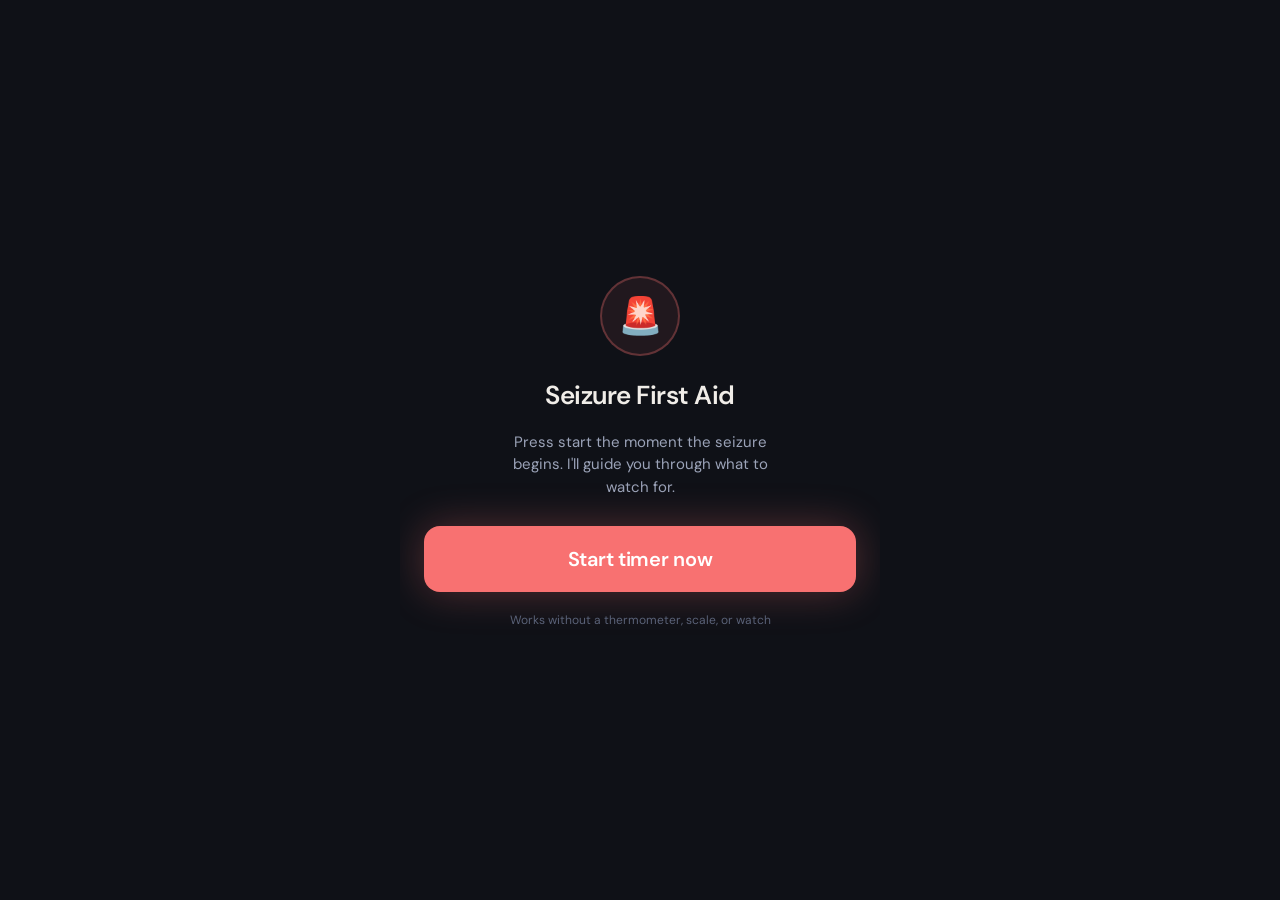
==== fs_responder.html @ 01c3f55a "Simplify breathing check to 15s tap counter" ====
<!DOCTYPE html>
<html lang="en">
<head>
<meta charset="UTF-8">
<meta name="viewport" content="width=device-width, initial-scale=1.0, maximum-scale=1.0, user-scalable=no">
<title>Seizure First Aid</title>
<style>
  @import url('https://fonts.googleapis.com/css2?family=DM+Sans:wght@400;500;600&family=DM+Mono:wght@500&display=swap');

  *, *::before, *::after { box-sizing: border-box; margin: 0; padding: 0; }

  :root {
    --bg: #0f1117;
    --surface: #181c27;
    --surface2: #1e2333;
    --border: rgba(255,255,255,0.08);
    --border2: rgba(255,255,255,0.15);
    --text: #f0ede8;
    --text2: #9ba3b8;
    --text3: #5a6278;

    --ok:    #4ade80;  --ok-dim:    #14532d;  --ok-bg:    rgba(74,222,128,0.08);
    --warn:  #fbbf24;  --warn-dim:  #78350f;  --warn-bg:  rgba(251,191,36,0.08);
    --alert: #f87171;  --alert-dim: #7f1d1d;  --alert-bg: rgba(248,113,113,0.08);
    --info:  #60a5fa;  --info-dim:  #1e3a5f;  --info-bg:  rgba(96,165,250,0.08);
  }

  html, body {
    height: 100%; width: 100%;
    font-family: 'DM Sans', sans-serif;
    background: var(--bg);
    color: var(--text);
    overflow: hidden;
  }

  /* ── App shell ── */
  #app {
    height: 100%; display: flex; flex-direction: column;
    max-width: 480px; margin: 0 auto;
    position: relative;
  }

  /* ── Timer strip (always visible) ── */
  #timer-strip {
    display: flex; align-items: center; justify-content: space-between;
    padding: 10px 16px;
    background: var(--surface);
    border-bottom: 1px solid var(--border);
    flex-shrink: 0;
    gap: 10px;
  }
  #timer-strip.hidden { display: none; }

  .strip-timer {
    font-family: 'DM Mono', monospace;
    font-size: 28px; font-weight: 500;
    letter-spacing: -1px;
    color: var(--text);
    transition: color 0.4s;
  }
  .strip-timer.phase-warn  { color: var(--warn); }
  .strip-timer.phase-alert { color: var(--alert); }

  .strip-phase {
    font-size: 12px; font-weight: 500;
    padding: 4px 10px; border-radius: 20px;
    background: var(--ok-bg); color: var(--ok);
    border: 1px solid rgba(74,222,128,0.2);
    transition: all 0.4s; white-space: nowrap;
  }
  .strip-phase.phase-warn  { background: var(--warn-bg);  color: var(--warn);  border-color: rgba(251,191,36,0.2); }
  .strip-phase.phase-alert { background: var(--alert-bg); color: var(--alert); border-color: rgba(248,113,113,0.2); }

  .btn-stopped {
    padding: 7px 13px; border-radius: 10px;
    background: var(--ok-bg); color: var(--ok);
    border: 1.5px solid rgba(74,222,128,0.35);
    font-family: 'DM Sans', sans-serif;
    font-size: 13px; font-weight: 600;
    cursor: pointer; white-space: nowrap;
    flex-shrink: 0;
    transition: background 0.12s, transform 0.08s;
    -webkit-tap-highlight-color: transparent;
  }
  .btn-stopped:active { transform: scale(0.96); }

  /* ── Milestone bar ── */
  #milestone-bar {
    height: 3px; background: var(--surface2); flex-shrink: 0;
    position: relative; overflow: visible;
  }
  #milestone-bar.hidden { display: none; }
  #ms-fill {
    height: 100%; background: var(--ok); width: 0%;
    transition: width 0.5s linear, background 0.4s;
  }
  .ms-tick {
    position: absolute; top: -4px;
    width: 2px; height: 11px;
    background: var(--border2); border-radius: 1px;
  }
  .ms-tick.reached { background: var(--alert); }

  /* ── Screen container ── */
  #screen-wrap {
    flex: 1; overflow: hidden; position: relative;
  }
  .screen {
    position: absolute; inset: 0;
    display: flex; flex-direction: column;
    padding: 28px 24px 24px;
    opacity: 0; pointer-events: none;
    transform: translateY(16px);
    transition: opacity 0.25s, transform 0.25s;
    overflow-y: auto;
  }
  .screen.active {
    opacity: 1; pointer-events: all;
    transform: translateY(0);
  }

  /* ── Start screen ── */
  #screen-start {
    align-items: center; justify-content: center; text-align: center; gap: 20px;
  }
  .start-icon {
    width: 80px; height: 80px; border-radius: 50%;
    background: var(--alert-bg); border: 2px solid rgba(248,113,113,0.3);
    display: flex; align-items: center; justify-content: center;
    font-size: 36px; margin-bottom: 4px;
  }
  .start-title {
    font-size: 26px; font-weight: 600; line-height: 1.2;
    letter-spacing: -0.5px;
  }
  .start-sub {
    font-size: 15px; color: var(--text2); line-height: 1.5; max-width: 300px;
  }
  .btn-start-main {
    margin-top: 8px;
    width: 100%; padding: 20px;
    background: var(--alert); color: #fff;
    border: none; border-radius: 16px;
    font-family: 'DM Sans', sans-serif;
    font-size: 20px; font-weight: 600;
    cursor: pointer; letter-spacing: -0.3px;
    box-shadow: 0 0 40px rgba(248,113,113,0.3);
    transition: transform 0.1s, box-shadow 0.1s;
    -webkit-tap-highlight-color: transparent;
  }
  .btn-start-main:active { transform: scale(0.97); box-shadow: 0 0 20px rgba(248,113,113,0.2); }
  .start-note { font-size: 12px; color: var(--text3); }

  /* ── Question screen ── */
  .q-context {
    font-size: 12px; font-weight: 500; letter-spacing: 0.06em;
    text-transform: uppercase; color: var(--text3); margin-bottom: 16px;
  }
  .q-text {
    font-size: 24px; font-weight: 600; line-height: 1.25;
    letter-spacing: -0.4px; color: var(--text);
    margin-bottom: 10px;
  }
  .q-sub {
    font-size: 14px; color: var(--text2); line-height: 1.5;
    margin-bottom: 28px;
  }
  .q-options { display: flex; flex-direction: column; gap: 12px; }
  .q-btn {
    width: 100%; padding: 18px 20px;
    border-radius: 14px; border: 1.5px solid var(--border2);
    background: var(--surface); color: var(--text);
    font-family: 'DM Sans', sans-serif;
    font-size: 17px; font-weight: 500;
    cursor: pointer; text-align: left;
    display: flex; align-items: center; gap: 14px;
    transition: background 0.12s, border-color 0.12s, transform 0.08s;
    -webkit-tap-highlight-color: transparent;
    line-height: 1.3;
  }
  .q-btn:active { transform: scale(0.98); }
  .q-btn.yes { border-color: rgba(74,222,128,0.4); }
  .q-btn.yes:hover, .q-btn.yes:active { background: var(--ok-bg); }
  .q-btn.no  { border-color: rgba(248,113,113,0.3); }
  .q-btn.no:hover,  .q-btn.no:active  { background: var(--alert-bg); }
  .q-btn.unsure { border-color: rgba(251,191,36,0.3); }
  .q-btn.unsure:hover, .q-btn.unsure:active { background: var(--warn-bg); }
  .q-btn-icon {
    width: 36px; height: 36px; flex-shrink: 0;
    border-radius: 50%; display: flex; align-items: center; justify-content: center;
    font-size: 18px;
  }
  .yes .q-btn-icon  { background: var(--ok-bg); }
  .no  .q-btn-icon  { background: var(--alert-bg); }
  .unsure .q-btn-icon { background: var(--warn-bg); }

  /* ── Alert banner (milestone) ── */
  #alert-banner {
    display: none; position: fixed;
    top: 56px; left: 50%; transform: translateX(-50%);
    width: calc(100% - 32px); max-width: 448px;
    z-index: 100;
    border-radius: 14px; padding: 14px 18px;
    background: var(--surface);
    border: 1.5px solid rgba(248,113,113,0.5);
    box-shadow: 0 8px 32px rgba(248,113,113,0.2);
    animation: banner-in 0.3s ease;
  }
  @keyframes banner-in { from { opacity: 0; transform: translateX(-50%) translateY(-8px); } to { opacity: 1; transform: translateX(-50%) translateY(0); } }
  #alert-banner.visible { display: block; }
  .banner-label { font-size: 11px; font-weight: 600; letter-spacing: 0.07em; text-transform: uppercase; color: var(--alert); margin-bottom: 4px; }
  .banner-text  { font-size: 15px; font-weight: 500; color: var(--text); line-height: 1.4; }
  .banner-close { position: absolute; top: 10px; right: 12px; background: none; border: none; color: var(--text3); font-size: 20px; cursor: pointer; line-height: 1; }

  /* ── Summary screen ── */
  #screen-summary { gap: 0; }
  .summary-header {
    text-align: center; padding: 8px 0 24px;
  }
  .summary-title { font-size: 22px; font-weight: 600; letter-spacing: -0.4px; margin-bottom: 6px; }
  .summary-sub   { font-size: 14px; color: var(--text2); }

  .summary-timer-big {
    text-align: center; margin-bottom: 24px;
    padding: 20px; border-radius: 16px;
    background: var(--surface);
    border: 1px solid var(--border2);
  }
  .summary-timer-big .big-num {
    font-family: 'DM Mono', monospace;
    font-size: 52px; font-weight: 500; letter-spacing: -2px;
    line-height: 1;
  }
  .summary-timer-big .big-label { font-size: 13px; color: var(--text2); margin-top: 4px; }

  .summary-section { margin-bottom: 16px; }
  .summary-section-title {
    font-size: 11px; font-weight: 600; letter-spacing: 0.07em;
    text-transform: uppercase; color: var(--text3); margin-bottom: 10px;
  }
  .summary-item {
    display: flex; align-items: flex-start; gap: 10px;
    padding: 10px 14px; border-radius: 10px;
    background: var(--surface); border: 1px solid var(--border);
    margin-bottom: 6px; font-size: 14px; line-height: 1.4;
  }
  .summary-item .si-dot {
    width: 8px; height: 8px; border-radius: 50%;
    flex-shrink: 0; margin-top: 5px;
  }
  .si-ok    { background: var(--ok); }
  .si-warn  { background: var(--warn); }
  .si-alert { background: var(--alert); }
  .si-info  { background: var(--info); }

  .ambulance-box {
    background: var(--alert-bg);
    border: 1.5px solid rgba(248,113,113,0.3);
    border-radius: 14px; padding: 16px 18px;
    margin-bottom: 16px;
  }
  .ambulance-box h3 {
    font-size: 13px; font-weight: 600; color: var(--alert);
    letter-spacing: 0.05em; text-transform: uppercase; margin-bottom: 10px;
  }
  .ambulance-script {
    font-size: 15px; line-height: 1.7; color: var(--text);
    font-style: italic;
  }
  .ambulance-script strong { font-style: normal; color: var(--alert); }

  .btn-share {
    width: 100%; padding: 16px;
    background: var(--surface2); color: var(--text);
    border: 1.5px solid var(--border2);
    border-radius: 14px;
    font-family: 'DM Sans', sans-serif;
    font-size: 16px; font-weight: 500;
    cursor: pointer; display: flex; align-items: center; justify-content: center; gap: 8px;
    margin-bottom: 10px;
    transition: background 0.12s;
  }
  .btn-share:hover { background: var(--surface); }

  .btn-restart {
    width: 100%; padding: 14px;
    background: transparent; color: var(--text3);
    border: 1px solid var(--border);
    border-radius: 14px;
    font-family: 'DM Sans', sans-serif;
    font-size: 15px; cursor: pointer;
    transition: color 0.12s;
  }
  .btn-restart:hover { color: var(--text); }

  /* ── Doing OK screen (between milestones) ── */
  .status-card {
    background: var(--surface); border: 1px solid var(--border2);
    border-radius: 16px; padding: 20px;
    margin-bottom: 16px; text-align: center;
  }
  .status-card .sc-emoji { font-size: 36px; margin-bottom: 8px; }
  .status-card .sc-title { font-size: 18px; font-weight: 600; margin-bottom: 6px; }
  .status-card .sc-body  { font-size: 14px; color: var(--text2); line-height: 1.5; }

  .next-card {
    background: var(--warn-bg); border: 1px solid rgba(251,191,36,0.2);
    border-radius: 14px; padding: 16px 18px; margin-bottom: 12px;
  }
  .next-card-label { font-size: 11px; color: var(--warn); font-weight: 600; letter-spacing: 0.06em; text-transform: uppercase; margin-bottom: 4px; }
  .next-card-text  { font-size: 15px; color: var(--text); font-weight: 500; }

  .action-list { display: flex; flex-direction: column; gap: 10px; }
  .action-item {
    display: flex; align-items: flex-start; gap: 12px;
    padding: 14px 16px; border-radius: 12px;
    background: var(--surface); border: 1px solid var(--border);
    font-size: 15px; line-height: 1.4; color: var(--text);
  }
  .action-num {
    width: 26px; height: 26px; border-radius: 50%;
    background: var(--surface2); border: 1px solid var(--border2);
    color: var(--text2); font-size: 12px; font-weight: 600;
    display: flex; align-items: center; justify-content: center;
    flex-shrink: 0; margin-top: 1px;
  }

  .vitals-panel {
    margin-top: 14px;
    padding: 14px;
    border-radius: 14px;
    background: var(--surface);
    border: 1px solid var(--border2);
  }
  .vital-card {
    background: var(--surface2);
    border: 1px solid var(--border);
    border-radius: 12px;
    padding: 12px;
    margin-top: 10px;
  }
  .vital-title {
    font-size: 13px;
    font-weight: 600;
    color: var(--text);
    margin-bottom: 8px;
  }
  .vital-help {
    font-size: 13px;
    color: var(--text2);
    line-height: 1.45;
    margin-bottom: 8px;
  }
  .vital-help ol {
    margin-left: 18px;
  }
  .vital-help li {
    margin-bottom: 4px;
  }
  .vital-row {
    display: flex;
    gap: 8px;
    align-items: center;
    flex-wrap: wrap;
  }
  .vital-btn {
    padding: 8px 12px;
    border-radius: 10px;
    border: 1px solid var(--border2);
    background: var(--surface);
    color: var(--text);
    font-size: 13px;
    font-weight: 500;
    font-family: 'DM Sans', sans-serif;
    cursor: pointer;
  }
  .vital-btn.active {
    border-color: rgba(96,165,250,0.6);
    background: var(--info-bg);
  }
  .vital-note {
    font-size: 12px;
    color: var(--text3);
    margin-top: 6px;
  }
  .vital-result {
    margin-top: 8px;
    font-size: 13px;
    line-height: 1.4;
    color: var(--text2);
  }

  @media (min-height: 700px) {
    .q-text { font-size: 26px; }
    .q-btn  { padding: 20px; }
  }
</style>
</head>
<body>
<div id="app">

  <!-- Always-on timer strip -->
  <div id="timer-strip" class="hidden">
    <div>
      <div class="strip-timer" id="strip-timer">00:00</div>
      <div style="font-size:11px;color:var(--text3);margin-top:2px">seizure duration</div>
    </div>
    <div class="strip-phase" id="strip-phase">Observing</div>
    <button class="btn-stopped" onclick="seizureStopped()">✓ Stopped</button>
  </div>

  <!-- Progress bar with milestone ticks -->
  <div id="milestone-bar" class="hidden">
    <div id="ms-fill"></div>
    <div class="ms-tick" style="left:6.67%" title="2 min"></div>
    <div class="ms-tick" style="left:50%"   title="15 min"></div>
    <div class="ms-tick" style="left:100%"  title="30 min"></div>
  </div>

  <!-- Milestone alert banner -->
  <div id="alert-banner">
    <div class="banner-label" id="banner-label">Action needed</div>
    <div class="banner-text"  id="banner-text"></div>
    <button class="banner-close" onclick="closeBanner()">×</button>
  </div>

  <!-- Screen wrap -->
  <div id="screen-wrap">

    <!-- START -->
    <div class="screen active" id="screen-start">
      <div class="start-icon">🚨</div>
      <div class="start-title">Seizure First Aid</div>
      <div class="start-sub">Press start the moment the seizure begins. I'll guide you through what to watch for.</div>
      <button class="btn-start-main" onclick="startSession()">Start timer now</button>
      <div class="start-note">Works without a thermometer, scale, or watch</div>
    </div>

    <!-- QUESTION -->
    <div class="screen" id="screen-question">
      <div class="q-context" id="q-context"></div>
      <div class="q-text"    id="q-text"></div>
      <div class="q-sub"     id="q-sub"></div>
      <div class="q-options" id="q-options"></div>
    </div>

    <!-- WAITING (between question bursts) -->
    <div class="screen" id="screen-waiting">
      <div class="status-card">
        <div class="sc-emoji" id="w-emoji">👁️</div>
        <div class="sc-title" id="w-title">Keep watching</div>
        <div class="sc-body"  id="w-body"></div>
      </div>
      <div class="next-card" id="next-card" style="display:none">
        <div class="next-card-label">Next check-in</div>
        <div class="next-card-text" id="next-card-text"></div>
      </div>
      <div class="action-list" id="w-actions"></div>

      <div class="vitals-panel">
        <div class="summary-section-title">Hands-on vital checks</div>

        <div class="vital-card">
          <div class="vital-title">Breathing rate</div>
          <div class="vital-help">
            <ol>
              <li>Watch chest or belly movement.</li>
              <li>Tap "Start 15s check".</li>
              <li>Tap "+1 breath" each time you see a breath.</li>
            </ol>
          </div>
          <div class="vital-row">
            <button class="vital-btn" id="breath-count-btn" onclick="startBreathingCount()">Start 15s check</button>
            <span class="vital-note" id="breath-countdown">Ready</span>
          </div>
          <div class="vital-row" style="margin-top:8px">
            <button class="vital-btn" id="breath-tap-btn" onclick="tapBreath()" disabled>+1 breath</button>
            <span class="vital-note" id="breath-tap-count">Count: 0</span>
          </div>
          <div class="vital-result" id="breath-result">No breathing check recorded yet.</div>
        </div>
      </div>
    </div>

    <!-- SUMMARY -->
    <div class="screen" id="screen-summary">
      <div class="summary-header">
        <div class="summary-title">Seizure summary</div>
        <div class="summary-sub" id="sum-sub">For ambulance handover</div>
      </div>

      <div class="summary-timer-big">
        <div class="big-num"   id="sum-duration">--:--</div>
        <div class="big-label" id="sum-dur-label">Total seizure duration</div>
      </div>

      <div class="ambulance-box">
        <h3>📞 Tell the ambulance</h3>
        <div class="ambulance-script" id="ambulance-script"></div>
      </div>

      <div class="summary-section">
        <div class="summary-section-title">What happened</div>
        <div id="sum-items"></div>
      </div>

      <button class="btn-share" onclick="shareReport()">
        <svg width="18" height="18" viewBox="0 0 24 24" fill="none" stroke="currentColor" stroke-width="2" stroke-linecap="round" stroke-linejoin="round"><path d="M4 12v8a2 2 0 0 0 2 2h12a2 2 0 0 0 2-2v-8"/><polyline points="16 6 12 2 8 6"/><line x1="12" y1="2" x2="12" y2="15"/></svg>
        Share / copy summary
      </button>
      <button class="btn-restart" onclick="restart()">Start over</button>
    </div>

  </div><!-- /screen-wrap -->
</div><!-- /app -->

<script>
// ── State ────────────────────────────────────────────────────────────────────
let timerInterval = null;
let elapsed = 0;
let startWall = null;
let running = false;
let sessionEnded = false;
let milestonesFired = { 2: false, 15: false, 30: false };
let answers = [];   // { qid, answer, label, elapsed }
let queuedQuestions = [];
let currentQ = null;
let waitingActions = [];
let breathingTimer = null;
let breathingSecondsLeft = 15;
const BREATH_WINDOW_SECONDS = 15;
let breathTapCount = 0;
let vitalChecks = {
  breathCountWindow: null,
  breathWindowSeconds: BREATH_WINDOW_SECONDS,
  breathsPerMin: null,
  breathingSeverity: null,
  recordedAt: null
};

// ── Audio ────────────────────────────────────────────────────────────────────
let audioCtx = null;
function getAudio() {
  if (!audioCtx) audioCtx = new (window.AudioContext || window.webkitAudioContext)();
  return audioCtx;
}
function beep(freq, dur, vol, t, type='sine') {
  const ctx = getAudio(), o = ctx.createOscillator(), g = ctx.createGain();
  o.connect(g); g.connect(ctx.destination);
  o.type = type; o.frequency.value = freq;
  g.gain.setValueAtTime(0, t);
  g.gain.linearRampToValueAtTime(vol, t + 0.01);
  g.gain.setValueAtTime(vol, t + dur - 0.03);
  g.gain.linearRampToValueAtTime(0, t + dur);
  o.start(t); o.stop(t + dur);
}
function chime2() {
  const ctx = getAudio(), t = ctx.currentTime;
  beep(880,0.18,0.22,t); beep(1100,0.18,0.18,t+0.05);
  beep(880,0.18,0.22,t+0.5); beep(1100,0.18,0.18,t+0.55);
}
function alarm3() {
  const ctx = getAudio(), t = ctx.currentTime;
  for(let i=0;i<3;i++){beep(1400,0.14,0.28,t+i*0.22,'square');beep(1000,0.06,0.14,t+i*0.22+0.14,'square');}
  for(let i=0;i<3;i++){beep(1400,0.14,0.28,t+1+i*0.22,'square');beep(1000,0.06,0.14,t+1+i*0.22+0.14,'square');}
}

function updateVitalsTimestamp() {
  vitalChecks.recordedAt = elapsed;
}

function classifyBreathingRate(bpm) {
  if (bpm < 20) return { sev: 'warn', text: `Breathing appears slow (${bpm}/min). Keep watching closely and call 112 if breathing worsens.` };
  if (bpm > 40) return { sev: 'warn', text: `Breathing appears fast (${bpm}/min). This can happen with fever; continue close monitoring.` };
  return { sev: 'ok', text: `Breathing rate recorded at ${bpm}/min.` };
}

function renderBreathingResult() {
  const el = document.getElementById('breath-result');
  if (typeof vitalChecks.breathsPerMin !== 'number') {
    el.textContent = 'No breathing check recorded yet.';
    return;
  }
  const result = classifyBreathingRate(vitalChecks.breathsPerMin);
  vitalChecks.breathingSeverity = result.sev;
  el.textContent = result.text;
}

function startBreathingCount() {
  const btn = document.getElementById('breath-count-btn');
  const tapBtn = document.getElementById('breath-tap-btn');
  const tapCountEl = document.getElementById('breath-tap-count');
  const countdown = document.getElementById('breath-countdown');
  if (breathingTimer) return;

  breathTapCount = 0;
  breathingSecondsLeft = BREATH_WINDOW_SECONDS;
  tapCountEl.textContent = 'Count: 0';
  tapBtn.disabled = false;
  btn.textContent = 'Counting...';
  countdown.textContent = `${BREATH_WINDOW_SECONDS}s left`;
  breathingTimer = setInterval(() => {
    breathingSecondsLeft -= 1;
    if (breathingSecondsLeft <= 0) {
      clearInterval(breathingTimer);
      breathingTimer = null;
      tapBtn.disabled = true;
      vitalChecks.breathCountWindow = breathTapCount;
      vitalChecks.breathsPerMin = Math.round((breathTapCount * 60) / BREATH_WINDOW_SECONDS);
      updateVitalsTimestamp();
      renderBreathingResult();
      btn.textContent = 'Start again';
      countdown.textContent = 'Done';
      try { chime2(); } catch(e) {}
      return;
    }
    countdown.textContent = `${breathingSecondsLeft}s left`;
  }, 1000);
}

function tapBreath() {
  if (!breathingTimer) return;
  breathTapCount += 1;
  document.getElementById('breath-tap-count').textContent = `Count: ${breathTapCount}`;
}

// ── Question bank ─────────────────────────────────────────────────────────────
// Each question: { id, context, text, sub, options: [{label, value, icon, cls}], triggerAt (seconds), depends }
const QUESTION_SETS = [
  // Immediate onset questions — spread across first 2 minutes
  {
    id: 'side',
    triggerAt: 30,
    context: 'Right now',
    text: 'Is the shaking happening on BOTH sides of the body?',
    sub: 'Look at both arms and both legs.',
    options: [
      { label: 'Yes — both sides shaking',      value: 'both',  icon: '✓', cls: 'yes' },
      { label: 'No — only one side or one limb', value: 'one',   icon: '!', cls: 'no'  },
      { label: "I can't tell",                  value: 'unsure',icon: '?', cls: 'unsure' },
    ]
  },
  {
    id: 'breathing',
    triggerAt: 60,
    context: 'Check breathing',
    text: 'Can you see the chest rising and falling?',
    sub: 'Watch the chest or belly for movement.',
    options: [
      { label: 'Yes — chest is moving',  value: 'yes',   icon: '✓', cls: 'yes' },
      { label: 'No — not breathing',     value: 'no',    icon: '!', cls: 'no'  },
      { label: "I'm not sure",           value: 'unsure',icon: '?', cls: 'unsure' },
    ]
  },
  {
    id: 'lips',
    triggerAt: 100,
    context: 'Check colour',
    text: 'What colour are the lips and face?',
    sub: 'Normal skin or pink is fine. Blue or grey is serious.',
    options: [
      { label: 'Normal / pink colour', value: 'pink',  icon: '✓', cls: 'yes' },
      { label: 'Blue or grey lips',    value: 'blue',  icon: '!', cls: 'no'  },
      { label: "Hard to tell",         value: 'unsure',icon: '?', cls: 'unsure' },
    ]
  },
  {
    id: 'position',
    triggerAt: 140,
    context: 'Safety check',
    text: 'Is the child lying on their side?',
    sub: 'Gently roll them onto their side if they\'re on their back — this keeps the airway clear.',
    options: [
      { label: 'Yes, on their side',      value: 'yes',  icon: '✓', cls: 'yes' },
      { label: 'No — I\'ll do it now',    value: 'no',   icon: '!', cls: 'no'  },
      { label: 'Can\'t move them safely', value: 'cant', icon: '?', cls: 'unsure' },
    ]
  },
  // 2-minute check
  {
    id: 'still_seizing_2',
    triggerAt: 125,
    context: 'At 2 minutes',
    text: 'Is the child still seizing?',
    sub: 'Are the shaking or stiffening movements still happening?',
    options: [
      { label: 'Yes — still seizing',  value: 'yes', icon: '!', cls: 'no'  },
      { label: 'No — it has stopped',  value: 'no',  icon: '✓', cls: 'yes' },
    ]
  },
  // 5-minute checks
  {
    id: 'fever_visible',
    triggerAt: 300,
    context: 'At 5 minutes',
    text: 'Does the child feel hot to the touch?',
    sub: 'Feel their forehead with the back of your hand.',
    options: [
      { label: 'Yes — very hot',    value: 'hot',   icon: '✓', cls: 'yes' },
      { label: 'Warm but not hot',  value: 'warm',  icon: '?', cls: 'unsure' },
      { label: 'Not hot / normal',  value: 'cool',  icon: '!', cls: 'no'  },
    ]
  },
  {
    id: 'eyes',
    triggerAt: 360,
    context: 'At 5–6 minutes',
    text: 'Where are the eyes pointing?',
    sub: '',
    options: [
      { label: 'Rolling or moving symmetrically', value: 'rolling', icon: '✓', cls: 'yes' },
      { label: 'Fixed to one side only',          value: 'fixed',   icon: '!', cls: 'no'  },
      { label: 'Eyes are closed',                 value: 'closed',  icon: '?', cls: 'unsure' },
    ]
  },
  {
    id: 'response_5',
    triggerAt: 420,
    context: 'At 7 minutes',
    text: 'If you call their name, do they react at all?',
    sub: 'Any movement, sound, or eye opening counts.',
    options: [
      { label: 'Yes — some reaction',  value: 'yes', icon: '✓', cls: 'yes' },
      { label: 'No reaction at all',   value: 'no',  icon: '!', cls: 'no'  },
      { label: 'Still unconscious',    value: 'out', icon: '!', cls: 'no'  },
    ]
  },
  // 10-minute check
  {
    id: 'still_seizing_10',
    triggerAt: 605,
    context: 'At 10 minutes',
    text: 'Is the seizure still continuing?',
    sub: '',
    options: [
      { label: 'Yes — still seizing',  value: 'yes', icon: '!', cls: 'no'  },
      { label: 'No — it stopped',      value: 'no',  icon: '✓', cls: 'yes' },
    ]
  },
  // Post-seizure questions (shown when seizure reported stopped)
  {
    id: 'post_side',
    triggerAt: null, // triggered manually on seizure stop
    context: 'After the seizure',
    text: 'Is one side of the body weaker than the other?',
    sub: 'Try asking the child to squeeze both your hands — is one side much weaker?',
    options: [
      { label: 'Both sides seem equal',  value: 'equal', icon: '✓', cls: 'yes' },
      { label: 'One side seems weaker',  value: 'weak',  icon: '!', cls: 'no'  },
      { label: 'Can\'t check yet',       value: 'cant',  icon: '?', cls: 'unsure' },
    ]
  },
  {
    id: 'post_alert',
    triggerAt: null,
    context: 'After the seizure',
    text: 'Is the child starting to wake up or respond?',
    sub: 'It is normal to be very sleepy for several minutes after a seizure.',
    options: [
      { label: 'Yes — waking up slowly',     value: 'yes',   icon: '✓', cls: 'yes' },
      { label: 'Still completely unresponsive', value: 'no', icon: '!', cls: 'no'  },
    ]
  },
];

// ── Session logic ─────────────────────────────────────────────────────────────
function startSession() {
  try { getAudio().resume(); } catch(e) {}
  startWall = new Date();
  running = true;
  elapsed = 0;
  answers = [];
  milestonesFired = { 2: false, 15: false, 30: false };
  queuedQuestions = [...QUESTION_SETS.filter(q => q.triggerAt !== null)];
  sessionEnded = false;
  clearInterval(breathingTimer);
  breathingTimer = null;
  breathingSecondsLeft = BREATH_WINDOW_SECONDS;
  breathTapCount = 0;
  vitalChecks = {
    breathCountWindow: null,
    breathWindowSeconds: BREATH_WINDOW_SECONDS,
    breathsPerMin: null,
    breathingSeverity: null,
    recordedAt: null
  };
  document.getElementById('breath-count-btn').textContent = 'Start 15s check';
  document.getElementById('breath-countdown').textContent = 'Ready';
  document.getElementById('breath-tap-btn').disabled = true;
  document.getElementById('breath-tap-count').textContent = 'Count: 0';
  renderBreathingResult();

  document.getElementById('timer-strip').classList.remove('hidden');
  document.getElementById('milestone-bar').classList.remove('hidden');
  timerInterval = setInterval(tick, 500);

  // Start with first question immediately
  showNextQuestion();
}

function tick() {
  elapsed = (Date.now() - startWall.getTime()) / 1000;
  updateTimerStrip();
  checkMilestones();
  checkQueuedQuestions();
}

function fmt(sec) {
  const m = Math.floor(sec / 60), s = Math.floor(sec % 60);
  return String(m).padStart(2,'0') + ':' + String(s).padStart(2,'0');
}

function updateTimerStrip() {
  const el = document.getElementById('strip-timer');
  const ph = document.getElementById('strip-phase');
  const fill = document.getElementById('ms-fill');
  el.textContent = fmt(elapsed);

  const pct = Math.min((elapsed / 1800) * 100, 100);
  fill.style.width = pct + '%';

  if (elapsed < 120) {
    el.className = 'strip-timer';
    ph.className = 'strip-phase';
    ph.textContent = 'Observing';
    fill.style.background = 'var(--ok)';
  } else if (elapsed < 900) {
    el.className = 'strip-timer phase-warn';
    ph.className = 'strip-phase phase-warn';
    ph.textContent = 'Give medication';
    fill.style.background = 'var(--warn)';
  } else if (elapsed < 1800) {
    el.className = 'strip-timer phase-alert';
    ph.className = 'strip-phase phase-alert';
    ph.textContent = 'Complex seizure';
    fill.style.background = 'var(--alert)';
  } else {
    el.className = 'strip-timer phase-alert';
    ph.className = 'strip-phase phase-alert';
    ph.textContent = 'Status — call 112';
    fill.style.background = 'var(--alert)';
  }
}

function checkMilestones() {
  if (!milestonesFired[2] && elapsed >= 120) {
    milestonesFired[2] = true;
    chime2();
    document.querySelectorAll('.ms-tick')[0].classList.add('reached');
    showBanner('⚠ 2 minutes', 'If medication is available, give it now. Keep watching the breathing.');
    // Queue the "still seizing" question immediately
    const q = QUESTION_SETS.find(q => q.id === 'still_seizing_2');
    if (q && !answers.find(a => a.qid === 'still_seizing_2')) {
      setTimeout(() => showQuestion(q), 4000);
    }
  }
  if (!milestonesFired[15] && elapsed >= 900) {
    milestonesFired[15] = true;
    alarm3();
    document.querySelectorAll('.ms-tick')[1].classList.add('reached');
    showBanner('🚨 15 minutes — call emergency services now', 'This is a complex seizure. Call 112 immediately if you haven\'t already.');
  }
  if (!milestonesFired[30] && elapsed >= 1800) {
    milestonesFired[30] = true;
    alarm3();
    document.querySelectorAll('.ms-tick')[2].classList.add('reached');
    showBanner('🚨 30 minutes — febrile status epilepticus', 'Tell the ambulance the seizure has lasted 30 minutes. Stay on the phone with emergency services.');
  }
}

function checkQueuedQuestions() {
  if (currentQ) return; // already showing a question
  if (document.getElementById('screen-question').classList.contains('active')) return;
  const due = queuedQuestions.find(q => q.triggerAt !== null && elapsed >= q.triggerAt);
  if (due) {
    queuedQuestions = queuedQuestions.filter(q => q !== due);
    showQuestion(due);
  }
}

function showNextQuestion() {
  const due = queuedQuestions.find(q => q.triggerAt !== null && elapsed >= q.triggerAt);
  if (due) {
    queuedQuestions = queuedQuestions.filter(q => q !== due);
    showQuestion(due);
  } else {
    showWaiting();
  }
}

function showQuestion(q) {
  currentQ = q;
  document.getElementById('q-context').textContent = q.context;
  document.getElementById('q-text').textContent = q.text;
  document.getElementById('q-sub').textContent = q.sub || '';
  document.getElementById('q-sub').style.display = q.sub ? 'block' : 'none';

  const opts = document.getElementById('q-options');
  opts.innerHTML = '';
  q.options.forEach(opt => {
    const btn = document.createElement('button');
    btn.className = 'q-btn ' + opt.cls;
    btn.innerHTML = `<div class="q-btn-icon">${opt.icon}</div><div>${opt.label}</div>`;
    btn.onclick = () => answerQuestion(q, opt);
    opts.appendChild(btn);
  });
  showScreen('screen-question');
}

function answerQuestion(q, opt) {
  answers.push({ qid: q.id, answer: opt.value, label: opt.label, elapsed: elapsed });
  currentQ = null;

  // Handle special logic based on answer
  handleAnswer(q.id, opt.value);
}

function seizureStopped() {
  // Can be called any time — from the strip button or from a question answer
  if (sessionEnded) return;
  sessionEnded = true;
  clearInterval(timerInterval);
  running = false;
  const stopTime = elapsed;

  // Hide the stopped button so it can't be tapped again
  document.querySelector('.btn-stopped').style.display = 'none';

  currentQ = null;
  queuedQuestions = []; // cancel remaining timed questions

  // Show post-seizure questions then summary
  const postQs = QUESTION_SETS.filter(q => q.triggerAt === null);
  let delay = 0;
  postQs.forEach(q => {
    setTimeout(() => showQuestion(q), delay);
    delay += 100; // they'll be answered sequentially, this just staggers the first show
  });
  // After answering all post questions, summary is triggered from handleAnswer
  // Store stopTime for summary
  window._stopTime = stopTime;
}

function handleAnswer(qid, value) {
  // "Still seizing" answered NO from question — same as pressing the button
  if ((qid === 'still_seizing_2' || qid === 'still_seizing_10') && value === 'no') {
    seizureStopped();
    return;
  }

  // Post-seizure questions done — if this is the last one, show summary
  const postIds = QUESTION_SETS.filter(q => q.triggerAt === null).map(q => q.id);
  if (postIds.includes(qid)) {
    const answeredPost = answers.filter(a => postIds.includes(a.qid));
    if (answeredPost.length >= postIds.length) {
      buildSummary(window._stopTime ?? elapsed);
      return;
    } else {
      // Show next post question
      const nextPost = QUESTION_SETS.find(q => q.triggerAt === null && !answers.find(a => a.qid === q.id));
      if (nextPost) { showQuestion(nextPost); return; }
      else { buildSummary(window._stopTime ?? elapsed); return; }
    }
  }

  // No breathing — urgent instruction
  if ((qid === 'breathing') && value === 'no') {
    showBanner('🚨 Not breathing', 'Call 112 now. Place on their side. If trained, start rescue breathing.');
  }

  // Blue lips — urgent
  if (qid === 'lips' && value === 'blue') {
    showBanner('🚨 Blue lips', 'This is urgent. Call 112 immediately if not already done.');
  }

  // One-sided — log but continue
  if (qid === 'side' && value === 'one') {
    showBanner('⚠ One-sided shaking', 'Note this — tell the ambulance. Keep watching.');
  }

  // Eye fixed to one side
  if (qid === 'eyes' && value === 'fixed') {
    showBanner('⚠ Eyes fixed to one side', 'Note this for the ambulance crew.');
  }

  // Show next scheduled question or waiting screen
  showNextQuestion();
}

function showWaiting() {
  const actions = [];
  const nextQ = queuedQuestions
    .filter(q => q.triggerAt !== null)
    .sort((a,b) => a.triggerAt - b.triggerAt)[0];

  // Build waiting screen content based on phase
  let emoji = '👁️', title = 'Keep watching', body = '';

  if (elapsed < 120) {
    body = 'Stay calm. Don\'t hold the child down or put anything in their mouth. Time the seizure.';
    actions.push('Keep them on their side if possible');
    actions.push('Clear the area of hard or sharp objects');
    actions.push('Stay with them at all times');
    actions.push('Call 112 if this is their first ever seizure');
  } else if (elapsed < 900) {
    emoji = '⚠️';
    title = 'Medication if available';
    body = 'If you have emergency seizure medication (prescribed by a doctor), give it now.';
    actions.push('Keep them on their side');
    actions.push('Watch the breathing');
    actions.push('Stay on the phone with emergency services if called');
  } else {
    emoji = '🚨';
    title = 'Emergency — call 112';
    body = 'This seizure is lasting longer than 15 minutes. Emergency services must be on the way.';
    actions.push('Stay on the phone with 112');
    actions.push('Keep them on their side');
    actions.push('Do not give food or water');
  }

  document.getElementById('w-emoji').textContent = emoji;
  document.getElementById('w-title').textContent = title;
  document.getElementById('w-body').textContent  = body;

  const actEl = document.getElementById('w-actions');
  actEl.innerHTML = '';
  actions.forEach((a, i) => {
    actEl.innerHTML += `<div class="action-item"><div class="action-num">${i+1}</div><div>${a}</div></div>`;
  });

  const nextCard = document.getElementById('next-card');
  if (nextQ) {
    nextCard.style.display = 'block';
    const secsAway = Math.max(0, nextQ.triggerAt - elapsed);
    document.getElementById('next-card-text').textContent =
      `Next check-in in about ${Math.ceil(secsAway / 60) < 1 ? 'seconds' : Math.ceil(secsAway / 60) + ' min'}`;
  } else {
    nextCard.style.display = 'none';
  }

  showScreen('screen-waiting');
}

function showBanner(label, text) {
  document.getElementById('banner-label').textContent = label;
  document.getElementById('banner-text').textContent  = text;
  const b = document.getElementById('alert-banner');
  b.classList.add('visible');
  clearTimeout(b._timeout);
  b._timeout = setTimeout(closeBanner, 8000);
}
function closeBanner() {
  document.getElementById('alert-banner').classList.remove('visible');
}

function showScreen(id) {
  document.querySelectorAll('.screen').forEach(s => s.classList.remove('active'));
  document.getElementById(id).classList.add('active');
}

// ── Summary ───────────────────────────────────────────────────────────────────
function buildSummary(seizureDuration) {
  const durStr = fmt(seizureDuration);
  document.getElementById('sum-duration').textContent = durStr;

  const mins = seizureDuration / 60;
  let durLabel = 'Total seizure duration';
  if (mins >= 30)     durLabel = '⚠ Febrile status epilepticus (≥30 min)';
  else if (mins >= 15) durLabel = '⚠ Complex febrile seizure (≥15 min)';
  else if (mins >= 2)  durLabel = 'Prolonged — medication was due';
  document.getElementById('sum-dur-label').textContent = durLabel;

  // Build answer items
  const itemMap = {
    'side':         { yes: ['both', 'unsure'], label: a => a === 'both' ? 'Shaking on both sides of body' : a === 'one' ? 'Shaking on ONE side only — tell ambulance' : 'Side unclear', sev: a => a === 'one' ? 'alert' : 'ok' },
    'breathing':    { label: a => a === 'yes' ? 'Was breathing during seizure' : a === 'no' ? 'NOT breathing during seizure — critical' : 'Breathing unclear', sev: a => a === 'no' ? 'alert' : a === 'unsure' ? 'warn' : 'ok' },
    'lips':         { label: a => a === 'pink' ? 'Lips were normal / pink colour' : a === 'blue' ? 'BLUE or grey lips — oxygen concern' : 'Lip colour unclear', sev: a => a === 'blue' ? 'alert' : a === 'unsure' ? 'warn' : 'ok' },
    'eyes':         { label: a => a === 'rolling' ? 'Eyes rolling / moving symmetrically' : a === 'fixed' ? 'Eyes fixed to ONE side — tell ambulance' : 'Eyes closed during seizure', sev: a => a === 'fixed' ? 'warn' : 'ok' },
    'position':     { label: a => a === 'yes' ? 'Child was placed in recovery position' : a === 'no' ? 'Recovery position applied during seizure' : 'Could not safely reposition', sev: a => 'ok' },
    'fever_visible':{ label: a => a === 'hot' ? 'Child felt very hot — likely fever' : a === 'warm' ? 'Child felt warm' : 'No obvious fever', sev: a => a === 'hot' ? 'warn' : 'ok' },
    'post_side':    { label: a => a === 'equal' ? 'Both sides equal strength after seizure' : a === 'weak' ? 'One side WEAKER after seizure — tell ambulance' : 'Strength not assessed yet', sev: a => a === 'weak' ? 'alert' : 'ok' },
    'post_alert':   { label: a => a === 'yes' ? 'Child starting to wake up (normal recovery)' : 'Child still unresponsive after seizure', sev: a => a === 'no' ? 'alert' : 'ok' },
  };

  const container = document.getElementById('sum-items');
  container.innerHTML = '';
  answers.forEach(ans => {
    const map = itemMap[ans.qid];
    if (!map) return;
    const label = map.label(ans.answer);
    const sev   = map.sev(ans.answer);
    const time  = fmt(ans.elapsed);
    container.innerHTML += `
      <div class="summary-item">
        <div class="si-dot si-${sev}"></div>
        <div><div style="font-weight:500">${label}</div><div style="font-size:12px;color:var(--text3);margin-top:2px">Noted at ${time}</div></div>
      </div>`;
  });

  if (typeof vitalChecks.breathsPerMin === 'number') {
    const sev = vitalChecks.breathingSeverity || 'info';
    container.innerHTML += `
      <div class="summary-item">
        <div class="si-dot si-${sev}"></div>
        <div><div style="font-weight:500">Breathing rate: ${vitalChecks.breathsPerMin}/min</div><div style="font-size:12px;color:var(--text3);margin-top:2px">Tap count over 15 seconds</div></div>
      </div>`;
  }

  // Build ambulance script
  const sideAns = answers.find(a => a.qid === 'side');
  const feverAns = answers.find(a => a.qid === 'fever_visible');
  const eyeAns = answers.find(a => a.qid === 'eyes');
  const postSideAns = answers.find(a => a.qid === 'post_side');

  let script = `"My child has had a seizure that lasted <strong>${durStr}</strong>. `;
  script += feverAns?.answer === 'hot' ? 'They felt very hot — I think they have a fever. ' : '';
  script += sideAns?.answer === 'one' ? 'The shaking was only on <strong>one side</strong> of the body. ' : '';
  script += eyeAns?.answer === 'fixed' ? 'Their eyes were fixed to one side. ' : '';
  script += postSideAns?.answer === 'weak' ? 'One side of their body seems weaker now. ' : '';
  if (typeof vitalChecks.breathsPerMin === 'number') script += `Breathing rate check was about ${vitalChecks.breathsPerMin} per minute. `;
  script += 'They are now in the recovery position."';
  document.getElementById('ambulance-script').innerHTML = script;

  showScreen('screen-summary');
}

function shareReport() {
  const lines = ['SEIZURE SUMMARY', '==============='];
  const dur = document.getElementById('sum-duration').textContent;
  lines.push(`Duration: ${dur}`);
  lines.push(`Started: ${startWall ? startWall.toLocaleTimeString() : 'unknown'}`);
  lines.push('');
  lines.push('OBSERVATIONS:');
  answers.forEach(a => {
    const time = fmt(a.elapsed);
    lines.push(`[${time}] ${a.label}`);
  });
  if (typeof vitalChecks.breathsPerMin === 'number') lines.push(`Tap-count breathing rate: ${vitalChecks.breathsPerMin}/min`);
  lines.push('');
  lines.push(document.getElementById('ambulance-script').innerText);
  const text = lines.join('\n');
  if (navigator.share) {
    navigator.share({ title: 'Seizure Summary', text });
  } else if (navigator.clipboard) {
    navigator.clipboard.writeText(text).then(() => {
      const btn = event.currentTarget;
      const orig = btn.innerHTML;
      btn.innerHTML = '✓ Copied to clipboard';
      setTimeout(() => btn.innerHTML = orig, 2000);
    });
  } else {
    alert(text);
  }
}

function restart() {
  clearInterval(timerInterval);
  clearInterval(breathingTimer);
  elapsed = 0; running = false; sessionEnded = false; currentQ = null;
  answers = []; queuedQuestions = [];
  milestonesFired = { 2: false, 15: false, 30: false };
  breathingTimer = null;
  breathingSecondsLeft = BREATH_WINDOW_SECONDS;
  breathTapCount = 0;
  vitalChecks = {
    breathCountWindow: null,
    breathWindowSeconds: BREATH_WINDOW_SECONDS,
    breathsPerMin: null,
    breathingSeverity: null,
    recordedAt: null
  };
  window._stopTime = null;
  document.querySelector('.btn-stopped').style.display = '';
  document.getElementById('timer-strip').classList.add('hidden');
  document.getElementById('milestone-bar').classList.add('hidden');
  document.getElementById('alert-banner').classList.remove('visible');
  document.getElementById('strip-timer').textContent = '00:00';
  document.getElementById('ms-fill').style.width = '0%';
  document.querySelectorAll('.ms-tick').forEach(t => t.classList.remove('reached'));
  document.getElementById('breath-count-btn').textContent = 'Start 15s check';
  document.getElementById('breath-countdown').textContent = 'Ready';
  document.getElementById('breath-tap-btn').disabled = true;
  document.getElementById('breath-tap-count').textContent = 'Count: 0';
  renderBreathingResult();
  showScreen('screen-start');
}
</script>
</body>
</html>
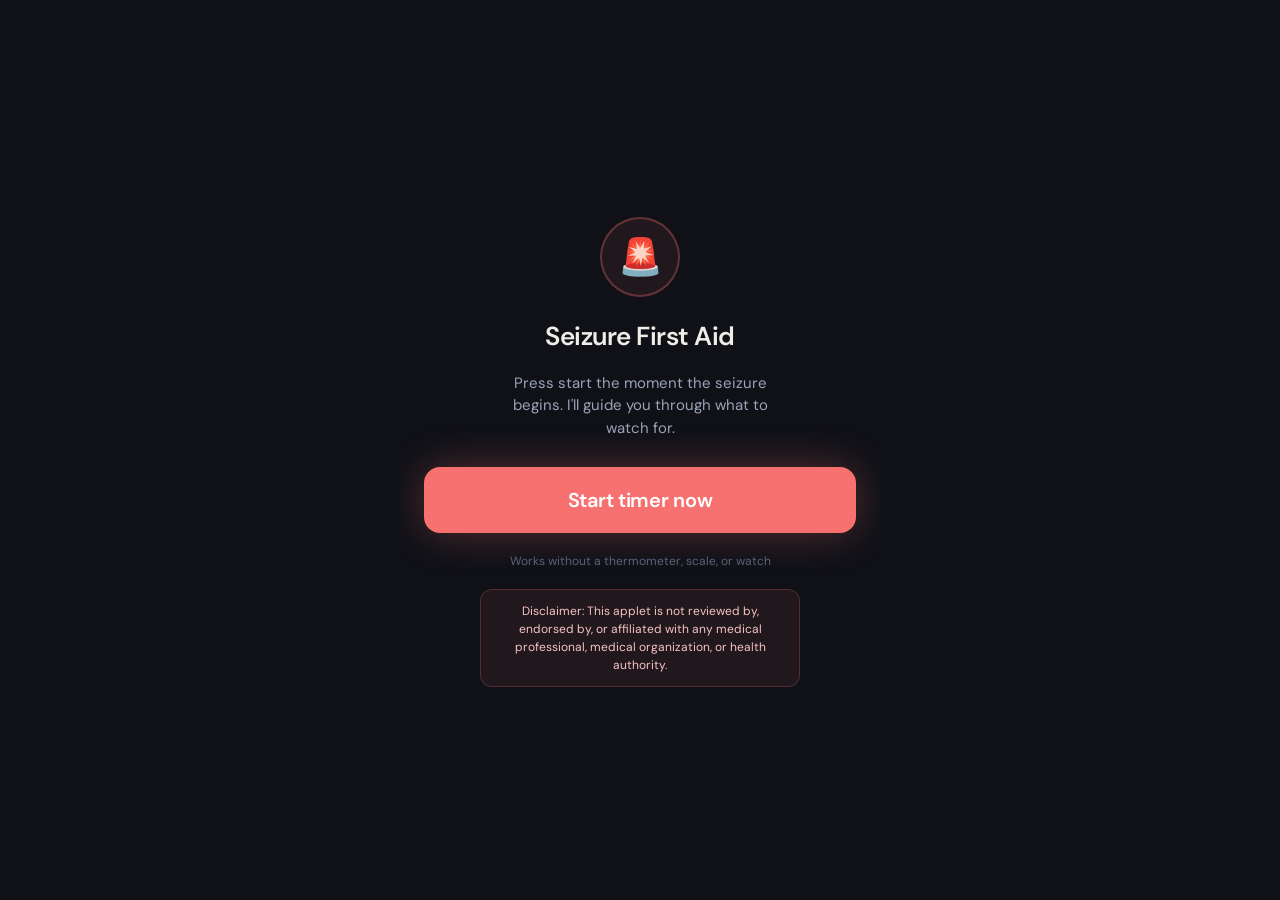
==== commit 3ca972d0: "Add disclaimer" ====
--- a/fs_responder.html
+++ b/fs_responder.html
@@ -150,6 +150,16 @@
   }
   .btn-start-main:active { transform: scale(0.97); box-shadow: 0 0 20px rgba(248,113,113,0.2); }
   .start-note { font-size: 12px; color: var(--text3); }
+  .start-disclaimer {
+    max-width: 320px;
+    padding: 12px 14px;
+    border-radius: 12px;
+    border: 1px solid rgba(248,113,113,0.22);
+    background: rgba(248,113,113,0.08);
+    font-size: 12px;
+    line-height: 1.5;
+    color: #f6c3c3;
+  }
 
   /* ── Question screen ── */
   .q-context {
@@ -325,38 +335,6 @@
     flex-shrink: 0; margin-top: 1px;
   }
 
-  .vitals-panel {
-    margin-top: 14px;
-    padding: 14px;
-    border-radius: 14px;
-    background: var(--surface);
-    border: 1px solid var(--border2);
-  }
-  .vital-card {
-    background: var(--surface2);
-    border: 1px solid var(--border);
-    border-radius: 12px;
-    padding: 12px;
-    margin-top: 10px;
-  }
-  .vital-title {
-    font-size: 13px;
-    font-weight: 600;
-    color: var(--text);
-    margin-bottom: 8px;
-  }
-  .vital-help {
-    font-size: 13px;
-    color: var(--text2);
-    line-height: 1.45;
-    margin-bottom: 8px;
-  }
-  .vital-help ol {
-    margin-left: 18px;
-  }
-  .vital-help li {
-    margin-bottom: 4px;
-  }
   .vital-row {
     display: flex;
     gap: 8px;
@@ -389,6 +367,35 @@
     line-height: 1.4;
     color: var(--text2);
   }
+  .breath-question {
+    background: var(--surface);
+    border: 1px solid var(--border2);
+    border-radius: 14px;
+    padding: 14px;
+  }
+  .breath-help {
+    font-size: 14px;
+    color: var(--text2);
+    line-height: 1.5;
+    margin-bottom: 10px;
+  }
+  .breath-main-btn {
+    width: 100%;
+    min-height: 132px;
+    border-radius: 18px;
+    border: 2px solid rgba(96,165,250,0.5);
+    background: linear-gradient(180deg, rgba(96,165,250,0.2), rgba(96,165,250,0.08));
+    color: var(--text);
+    font-family: 'DM Sans', sans-serif;
+    font-size: 28px;
+    font-weight: 700;
+    letter-spacing: -0.4px;
+    cursor: pointer;
+    -webkit-tap-highlight-color: transparent;
+  }
+  .breath-main-btn:active {
+    transform: scale(0.98);
+  }
 
   @media (min-height: 700px) {
     .q-text { font-size: 26px; }
@@ -434,6 +441,7 @@
       <div class="start-sub">Press start the moment the seizure begins. I'll guide you through what to watch for.</div>
       <button class="btn-start-main" onclick="startSession()">Start timer now</button>
       <div class="start-note">Works without a thermometer, scale, or watch</div>
+      <div class="start-disclaimer">Disclaimer: This applet is not reviewed by, endorsed by, or affiliated with any medical professional, medical organization, or health authority.</div>
     </div>
 
     <!-- QUESTION -->
@@ -456,30 +464,6 @@
         <div class="next-card-text" id="next-card-text"></div>
       </div>
       <div class="action-list" id="w-actions"></div>
-
-      <div class="vitals-panel">
-        <div class="summary-section-title">Hands-on vital checks</div>
-
-        <div class="vital-card">
-          <div class="vital-title">Breathing rate</div>
-          <div class="vital-help">
-            <ol>
-              <li>Watch chest or belly movement.</li>
-              <li>Tap "Start 15s check".</li>
-              <li>Tap "+1 breath" each time you see a breath.</li>
-            </ol>
-          </div>
-          <div class="vital-row">
-            <button class="vital-btn" id="breath-count-btn" onclick="startBreathingCount()">Start 15s check</button>
-            <span class="vital-note" id="breath-countdown">Ready</span>
-          </div>
-          <div class="vital-row" style="margin-top:8px">
-            <button class="vital-btn" id="breath-tap-btn" onclick="tapBreath()" disabled>+1 breath</button>
-            <span class="vital-note" id="breath-tap-count">Count: 0</span>
-          </div>
-          <div class="vital-result" id="breath-result">No breathing check recorded yet.</div>
-        </div>
-      </div>
     </div>
 
     <!-- SUMMARY -->
@@ -527,9 +511,11 @@
 let currentQ = null;
 let waitingActions = [];
 let breathingTimer = null;
+let breathingInactivityTimer = null;
 let breathingSecondsLeft = 15;
 const BREATH_WINDOW_SECONDS = 15;
 let breathTapCount = 0;
+let breathingStarted = false;
 let vitalChecks = {
   breathCountWindow: null,
   breathWindowSeconds: BREATH_WINDOW_SECONDS,
@@ -577,6 +563,7 @@
 
 function renderBreathingResult() {
   const el = document.getElementById('breath-result');
+  if (!el) return;
   if (typeof vitalChecks.breathsPerMin !== 'number') {
     el.textContent = 'No breathing check recorded yet.';
     return;
@@ -586,42 +573,72 @@
   el.textContent = result.text;
 }
 
-function startBreathingCount() {
-  const btn = document.getElementById('breath-count-btn');
-  const tapBtn = document.getElementById('breath-tap-btn');
-  const tapCountEl = document.getElementById('breath-tap-count');
-  const countdown = document.getElementById('breath-countdown');
-  if (breathingTimer) return;
-
-  breathTapCount = 0;
-  breathingSecondsLeft = BREATH_WINDOW_SECONDS;
-  tapCountEl.textContent = 'Count: 0';
-  tapBtn.disabled = false;
-  btn.textContent = 'Counting...';
-  countdown.textContent = `${BREATH_WINDOW_SECONDS}s left`;
-  breathingTimer = setInterval(() => {
-    breathingSecondsLeft -= 1;
-    if (breathingSecondsLeft <= 0) {
-      clearInterval(breathingTimer);
-      breathingTimer = null;
-      tapBtn.disabled = true;
+function clearBreathingTimers() {
+  clearInterval(breathingTimer);
+  clearTimeout(breathingInactivityTimer);
+  breathingTimer = null;
+  breathingInactivityTimer = null;
+}
+
+function armBreathingInactivityTimer() {
+  clearTimeout(breathingInactivityTimer);
+  breathingInactivityTimer = setTimeout(() => {
+    if (!currentQ || currentQ.id !== 'breathing_rate') return;
+    if (!breathingStarted) {
+      vitalChecks.breathCountWindow = 0;
+      vitalChecks.breathsPerMin = 0;
+    } else if (typeof vitalChecks.breathsPerMin !== 'number') {
       vitalChecks.breathCountWindow = breathTapCount;
       vitalChecks.breathsPerMin = Math.round((breathTapCount * 60) / BREATH_WINDOW_SECONDS);
-      updateVitalsTimestamp();
-      renderBreathingResult();
-      btn.textContent = 'Start again';
-      countdown.textContent = 'Done';
-      try { chime2(); } catch(e) {}
-      return;
     }
-    countdown.textContent = `${breathingSecondsLeft}s left`;
-  }, 1000);
+    updateVitalsTimestamp();
+    completeBreathingQuestion();
+  }, BREATH_WINDOW_SECONDS * 1000);
 }
 
 function tapBreath() {
-  if (!breathingTimer) return;
+  if (!currentQ || currentQ.id !== 'breathing_rate') return;
+  const countdown = document.getElementById('breath-countdown');
+  const countEl = document.getElementById('breath-tap-count');
+  const btn = document.getElementById('breath-main-btn');
+  if (!countdown || !countEl || !btn) return;
+
+  if (!breathingStarted) {
+    breathingStarted = true;
+    breathingSecondsLeft = BREATH_WINDOW_SECONDS;
+    btn.textContent = '+1 breath';
+    countdown.textContent = `${BREATH_WINDOW_SECONDS}s left`;
+    breathingTimer = setInterval(() => {
+      breathingSecondsLeft -= 1;
+      if (breathingSecondsLeft <= 0) {
+        clearBreathingTimers();
+        vitalChecks.breathCountWindow = breathTapCount;
+        vitalChecks.breathsPerMin = Math.round((breathTapCount * 60) / BREATH_WINDOW_SECONDS);
+        updateVitalsTimestamp();
+        try { chime2(); } catch(e) {}
+        completeBreathingQuestion();
+        return;
+      }
+      countdown.textContent = `${breathingSecondsLeft}s left`;
+    }, 1000);
+  }
+
   breathTapCount += 1;
-  document.getElementById('breath-tap-count').textContent = `Count: ${breathTapCount}`;
+  countEl.textContent = `Count: ${breathTapCount}`;
+  armBreathingInactivityTimer();
+}
+
+function completeBreathingQuestion() {
+  if (!currentQ || currentQ.id !== 'breathing_rate') return;
+  clearBreathingTimers();
+  const bpm = vitalChecks.breathsPerMin ?? 0;
+  let value = 'normal';
+  if (bpm <= 0) value = 'none';
+  else if (bpm < 20) value = 'slow';
+  else if (bpm > 40) value = 'fast';
+  const opt = { value, label: `Breathing check (15s tap): ~${bpm}/min` };
+  const q = currentQ;
+  setTimeout(() => answerQuestion(q, opt), 250);
 }
 
 // ── Question bank ─────────────────────────────────────────────────────────────
@@ -637,19 +654,20 @@
     options: [
       { label: 'Yes — both sides shaking',      value: 'both',  icon: '✓', cls: 'yes' },
       { label: 'No — only one side or one limb', value: 'one',   icon: '!', cls: 'no'  },
+      { label: 'Very little movement — can\'t tell', value: 'little', icon: '?', cls: 'unsure' },
       { label: "I can't tell",                  value: 'unsure',icon: '?', cls: 'unsure' },
     ]
   },
   {
-    id: 'breathing',
+    id: 'breathing_now',
     triggerAt: 60,
-    context: 'Check breathing',
-    text: 'Can you see the chest rising and falling?',
-    sub: 'Watch the chest or belly for movement.',
+    context: 'Breathing check',
+    text: 'Are they breathing right now?',
+    sub: 'Look for the chest or belly rising.',
     options: [
-      { label: 'Yes — chest is moving',  value: 'yes',   icon: '✓', cls: 'yes' },
-      { label: 'No — not breathing',     value: 'no',    icon: '!', cls: 'no'  },
-      { label: "I'm not sure",           value: 'unsure',icon: '?', cls: 'unsure' },
+      { label: 'Yes — breathing seen', value: 'yes', icon: '✓', cls: 'yes' },
+      { label: 'No — no breaths seen', value: 'no', icon: '!', cls: 'no'  },
+      { label: "I can't tell",         value: 'unsure', icon: '?', cls: 'unsure' },
     ]
   },
   {
@@ -662,18 +680,6 @@
       { label: 'Normal / pink colour', value: 'pink',  icon: '✓', cls: 'yes' },
       { label: 'Blue or grey lips',    value: 'blue',  icon: '!', cls: 'no'  },
       { label: "Hard to tell",         value: 'unsure',icon: '?', cls: 'unsure' },
-    ]
-  },
-  {
-    id: 'position',
-    triggerAt: 140,
-    context: 'Safety check',
-    text: 'Is the child lying on their side?',
-    sub: 'Gently roll them onto their side if they\'re on their back — this keeps the airway clear.',
-    options: [
-      { label: 'Yes, on their side',      value: 'yes',  icon: '✓', cls: 'yes' },
-      { label: 'No — I\'ll do it now',    value: 'no',   icon: '!', cls: 'no'  },
-      { label: 'Can\'t move them safely', value: 'cant', icon: '?', cls: 'unsure' },
     ]
   },
   // 2-minute check
@@ -702,27 +708,60 @@
     ]
   },
   {
-    id: 'eyes',
+    id: 'breathing_rate',
+    triggerAt: 340,
+    type: 'breath_counter',
+    context: 'Breathing rate',
+    text: 'Count breaths for 15 seconds',
+    sub: 'Tap +1 breath each time the chest or belly rises.',
+    options: []
+  },
+  {
+    id: 'breathing_effort',
     triggerAt: 360,
-    context: 'At 5–6 minutes',
-    text: 'Where are the eyes pointing?',
-    sub: '',
+    context: 'At 6 minutes',
+    text: 'How does the breathing look right now?',
+    sub: 'Look for chest pulling in, noisy breaths, gasping, or long pauses.',
     options: [
-      { label: 'Rolling or moving symmetrically', value: 'rolling', icon: '✓', cls: 'yes' },
-      { label: 'Fixed to one side only',          value: 'fixed',   icon: '!', cls: 'no'  },
-      { label: 'Eyes are closed',                 value: 'closed',  icon: '?', cls: 'unsure' },
+      { label: 'Easy and steady',       value: 'easy',   icon: '✓', cls: 'yes' },
+      { label: 'Hard work or noisy',    value: 'hard',   icon: '!', cls: 'no'  },
+      { label: 'No breaths or long pauses', value: 'absent', icon: '!', cls: 'no'  },
     ]
   },
   {
-    id: 'response_5',
+    id: 'responsiveness',
     triggerAt: 420,
     context: 'At 7 minutes',
-    text: 'If you call their name, do they react at all?',
+    text: 'Do they react to your voice or gentle touch at all?',
     sub: 'Any movement, sound, or eye opening counts.',
     options: [
-      { label: 'Yes — some reaction',  value: 'yes', icon: '✓', cls: 'yes' },
-      { label: 'No reaction at all',   value: 'no',  icon: '!', cls: 'no'  },
-      { label: 'Still unconscious',    value: 'out', icon: '!', cls: 'no'  },
+      { label: 'Yes — some reaction', value: 'yes', icon: '✓', cls: 'yes' },
+      { label: 'No reaction',          value: 'no',  icon: '!', cls: 'no'  },
+      { label: 'Hard to tell',         value: 'unsure', icon: '?', cls: 'unsure' },
+    ]
+  },
+  {
+    id: 'tone',
+    triggerAt: 480,
+    context: 'At 8 minutes',
+    text: 'Does the body feel floppy or stiff?',
+    sub: 'Use a gentle touch only. Do not hold them down.',
+    options: [
+      { label: 'Mostly floppy', value: 'floppy', icon: '?', cls: 'unsure' },
+      { label: 'Mostly stiff',  value: 'stiff',  icon: '!', cls: 'no'  },
+      { label: 'Mixed or unsure', value: 'mixed', icon: '?', cls: 'unsure' },
+    ]
+  },
+  {
+    id: 'hands_feet',
+    triggerAt: 540,
+    context: 'At 9 minutes',
+    text: 'Do the hands and feet feel warm or cold?',
+    sub: 'A quick touch is enough.',
+    options: [
+      { label: 'Warm',            value: 'warm',  icon: '✓', cls: 'yes' },
+      { label: 'Cool or cold',    value: 'cold',  icon: '?', cls: 'unsure' },
+      { label: 'Very cold / clammy', value: 'clammy', icon: '!', cls: 'no'  },
     ]
   },
   // 10-minute check
@@ -773,10 +812,10 @@
   milestonesFired = { 2: false, 15: false, 30: false };
   queuedQuestions = [...QUESTION_SETS.filter(q => q.triggerAt !== null)];
   sessionEnded = false;
-  clearInterval(breathingTimer);
-  breathingTimer = null;
+  clearBreathingTimers();
   breathingSecondsLeft = BREATH_WINDOW_SECONDS;
   breathTapCount = 0;
+  breathingStarted = false;
   vitalChecks = {
     breathCountWindow: null,
     breathWindowSeconds: BREATH_WINDOW_SECONDS,
@@ -784,10 +823,6 @@
     breathingSeverity: null,
     recordedAt: null
   };
-  document.getElementById('breath-count-btn').textContent = 'Start 15s check';
-  document.getElementById('breath-countdown').textContent = 'Ready';
-  document.getElementById('breath-tap-btn').disabled = true;
-  document.getElementById('breath-tap-count').textContent = 'Count: 0';
   renderBreathingResult();
 
   document.getElementById('timer-strip').classList.remove('hidden');
@@ -848,11 +883,6 @@
     chime2();
     document.querySelectorAll('.ms-tick')[0].classList.add('reached');
     showBanner('⚠ 2 minutes', 'If medication is available, give it now. Keep watching the breathing.');
-    // Queue the "still seizing" question immediately
-    const q = QUESTION_SETS.find(q => q.id === 'still_seizing_2');
-    if (q && !answers.find(a => a.qid === 'still_seizing_2')) {
-      setTimeout(() => showQuestion(q), 4000);
-    }
   }
   if (!milestonesFired[15] && elapsed >= 900) {
     milestonesFired[15] = true;
@@ -889,6 +919,9 @@
 }
 
 function showQuestion(q) {
+  clearBreathingTimers();
+  breathTapCount = 0;
+  breathingStarted = false;
   currentQ = q;
   document.getElementById('q-context').textContent = q.context;
   document.getElementById('q-text').textContent = q.text;
@@ -897,6 +930,21 @@
 
   const opts = document.getElementById('q-options');
   opts.innerHTML = '';
+  if (q.type === 'breath_counter') {
+    opts.innerHTML = `
+      <div class="breath-question">
+        <div class="breath-help">Tap the big button for each breath. First tap starts the 15-second timer.</div>
+        <button class="breath-main-btn" id="breath-main-btn" onclick="tapBreath()">Tap For Each Breath</button>
+        <div class="vital-row">
+          <span class="vital-note" id="breath-countdown">Waiting for first tap</span>
+          <span class="vital-note" id="breath-tap-count">Count: 0</span>
+        </div>
+        <div class="vital-result" id="breath-result">No breathing check recorded yet.</div>
+      </div>`;
+    armBreathingInactivityTimer();
+    showScreen('screen-question');
+    return;
+  }
   q.options.forEach(opt => {
     const btn = document.createElement('button');
     btn.className = 'q-btn ' + opt.cls;
@@ -920,6 +968,7 @@
   if (sessionEnded) return;
   sessionEnded = true;
   clearInterval(timerInterval);
+  clearBreathingTimers();
   running = false;
   const stopTime = elapsed;
 
@@ -963,9 +1012,18 @@
     }
   }
 
-  // No breathing — urgent instruction
-  if ((qid === 'breathing') && value === 'no') {
-    showBanner('🚨 Not breathing', 'Call 112 now. Place on their side. If trained, start rescue breathing.');
+  if (qid === 'breathing_now' && value === 'no') {
+    showBanner('🚨 Not breathing', 'No breaths seen. Call 112 now and start rescue breathing if trained.');
+  }
+  if (qid === 'breathing_now' && value === 'unsure') {
+    showBanner('⚠ Breathing unclear', 'If you cannot clearly see breathing, get emergency help now and keep watching the chest and belly.');
+  }
+
+  if (qid === 'breathing_rate' && value === 'none') {
+    showBanner('🚨 Not breathing', 'No breaths seen. Call 112 now and start rescue breathing if trained.');
+  }
+  if (qid === 'breathing_rate' && (value === 'slow' || value === 'fast')) {
+    showBanner('⚠ Breathing concern', 'Breathing rate was outside usual range. Keep close watch and update emergency services.');
   }
 
   // Blue lips — urgent
@@ -978,9 +1036,16 @@
     showBanner('⚠ One-sided shaking', 'Note this — tell the ambulance. Keep watching.');
   }
 
-  // Eye fixed to one side
-  if (qid === 'eyes' && value === 'fixed') {
-    showBanner('⚠ Eyes fixed to one side', 'Note this for the ambulance crew.');
+  if (qid === 'breathing_effort' && value === 'absent') {
+    showBanner('🚨 Breathing emergency', 'No breaths or long pauses seen. Call 112 now and start rescue breathing if trained.');
+  }
+
+  if (qid === 'breathing_effort' && value === 'hard') {
+    showBanner('⚠ Breathing concern', 'Breathing looks hard work or noisy. Keep watching closely and update emergency services.');
+  }
+
+  if (qid === 'responsiveness' && value === 'no') {
+    showBanner('⚠ No response', 'No reaction to voice or touch. Keep timing the seizure and update emergency services.');
   }
 
   // Show next scheduled question or waiting screen
@@ -1031,9 +1096,8 @@
   const nextCard = document.getElementById('next-card');
   if (nextQ) {
     nextCard.style.display = 'block';
-    const secsAway = Math.max(0, nextQ.triggerAt - elapsed);
     document.getElementById('next-card-text').textContent =
-      `Next check-in in about ${Math.ceil(secsAway / 60) < 1 ? 'seconds' : Math.ceil(secsAway / 60) + ' min'}`;
+      `Next check-in at around ${Math.round(nextQ.triggerAt / 60) < 1 ? '1 min' : Math.round(nextQ.triggerAt / 60) + ' min'}`;
   } else {
     nextCard.style.display = 'none';
   }
@@ -1072,12 +1136,15 @@
 
   // Build answer items
   const itemMap = {
-    'side':         { yes: ['both', 'unsure'], label: a => a === 'both' ? 'Shaking on both sides of body' : a === 'one' ? 'Shaking on ONE side only — tell ambulance' : 'Side unclear', sev: a => a === 'one' ? 'alert' : 'ok' },
-    'breathing':    { label: a => a === 'yes' ? 'Was breathing during seizure' : a === 'no' ? 'NOT breathing during seizure — critical' : 'Breathing unclear', sev: a => a === 'no' ? 'alert' : a === 'unsure' ? 'warn' : 'ok' },
+    'side':         { yes: ['both', 'little', 'unsure'], label: a => a === 'both' ? 'Shaking on both sides of body' : a === 'one' ? 'Shaking on ONE side only — tell ambulance' : a === 'little' ? 'Very little movement — could not tell whether both sides were involved' : 'Side unclear', sev: a => a === 'one' ? 'alert' : a === 'little' ? 'warn' : 'ok' },
+    'breathing_now': { label: a => a === 'yes' ? 'Breathing was seen at the early check' : a === 'no' ? 'No breathing was seen at the early check' : 'Early breathing check was unclear', sev: a => a === 'yes' ? 'ok' : a === 'no' ? 'alert' : 'warn' },
+    'breathing_rate': { label: a => a === 'none' ? 'No breaths seen during 15-second check' : a === 'slow' ? `Breathing slow (~${vitalChecks.breathsPerMin}/min)` : a === 'fast' ? `Breathing fast (~${vitalChecks.breathsPerMin}/min)` : `Breathing rate ~${vitalChecks.breathsPerMin}/min`, sev: a => a === 'none' ? 'alert' : (a === 'slow' || a === 'fast') ? 'warn' : 'ok' },
     'lips':         { label: a => a === 'pink' ? 'Lips were normal / pink colour' : a === 'blue' ? 'BLUE or grey lips — oxygen concern' : 'Lip colour unclear', sev: a => a === 'blue' ? 'alert' : a === 'unsure' ? 'warn' : 'ok' },
-    'eyes':         { label: a => a === 'rolling' ? 'Eyes rolling / moving symmetrically' : a === 'fixed' ? 'Eyes fixed to ONE side — tell ambulance' : 'Eyes closed during seizure', sev: a => a === 'fixed' ? 'warn' : 'ok' },
-    'position':     { label: a => a === 'yes' ? 'Child was placed in recovery position' : a === 'no' ? 'Recovery position applied during seizure' : 'Could not safely reposition', sev: a => 'ok' },
     'fever_visible':{ label: a => a === 'hot' ? 'Child felt very hot — likely fever' : a === 'warm' ? 'Child felt warm' : 'No obvious fever', sev: a => a === 'hot' ? 'warn' : 'ok' },
+    'breathing_effort': { label: a => a === 'easy' ? 'Breathing looked easy and steady' : a === 'hard' ? 'Breathing looked hard work or noisy' : 'No breaths or long pauses seen', sev: a => a === 'easy' ? 'ok' : a === 'hard' ? 'warn' : 'alert' },
+    'responsiveness': { label: a => a === 'yes' ? 'Some reaction to voice or touch' : a === 'no' ? 'No reaction to voice or touch' : 'Responsiveness unclear', sev: a => a === 'no' ? 'warn' : a === 'unsure' ? 'warn' : 'ok' },
+    'tone':         { label: a => a === 'floppy' ? 'Body felt mostly floppy' : a === 'stiff' ? 'Body felt mostly stiff' : 'Body tone mixed or unclear', sev: a => a === 'stiff' ? 'warn' : 'ok' },
+    'hands_feet':   { label: a => a === 'warm' ? 'Hands and feet felt warm' : a === 'cold' ? 'Hands and feet felt cool or cold' : 'Hands and feet felt very cold or clammy', sev: a => a === 'warm' ? 'ok' : 'warn' },
     'post_side':    { label: a => a === 'equal' ? 'Both sides equal strength after seizure' : a === 'weak' ? 'One side WEAKER after seizure — tell ambulance' : 'Strength not assessed yet', sev: a => a === 'weak' ? 'alert' : 'ok' },
     'post_alert':   { label: a => a === 'yes' ? 'Child starting to wake up (normal recovery)' : 'Child still unresponsive after seizure', sev: a => a === 'no' ? 'alert' : 'ok' },
   };
@@ -1097,25 +1164,23 @@
       </div>`;
   });
 
-  if (typeof vitalChecks.breathsPerMin === 'number') {
-    const sev = vitalChecks.breathingSeverity || 'info';
-    container.innerHTML += `
-      <div class="summary-item">
-        <div class="si-dot si-${sev}"></div>
-        <div><div style="font-weight:500">Breathing rate: ${vitalChecks.breathsPerMin}/min</div><div style="font-size:12px;color:var(--text3);margin-top:2px">Tap count over 15 seconds</div></div>
-      </div>`;
-  }
-
   // Build ambulance script
   const sideAns = answers.find(a => a.qid === 'side');
+  const breathingNowAns = answers.find(a => a.qid === 'breathing_now');
   const feverAns = answers.find(a => a.qid === 'fever_visible');
-  const eyeAns = answers.find(a => a.qid === 'eyes');
+  const breathingEffortAns = answers.find(a => a.qid === 'breathing_effort');
+  const responsivenessAns = answers.find(a => a.qid === 'responsiveness');
   const postSideAns = answers.find(a => a.qid === 'post_side');
 
   let script = `"My child has had a seizure that lasted <strong>${durStr}</strong>. `;
   script += feverAns?.answer === 'hot' ? 'They felt very hot — I think they have a fever. ' : '';
   script += sideAns?.answer === 'one' ? 'The shaking was only on <strong>one side</strong> of the body. ' : '';
-  script += eyeAns?.answer === 'fixed' ? 'Their eyes were fixed to one side. ' : '';
+  script += sideAns?.answer === 'little' ? 'There was very little movement, so I could not tell whether both sides were involved. ' : '';
+  script += breathingNowAns?.answer === 'no' ? 'At the early breathing check, no breathing was seen. ' : '';
+  script += breathingNowAns?.answer === 'unsure' ? 'At the early breathing check, breathing was hard to confirm. ' : '';
+  script += breathingEffortAns?.answer === 'hard' ? 'Their breathing looked hard work or noisy. ' : '';
+  script += breathingEffortAns?.answer === 'absent' ? 'There were no breaths or there were long pauses in breathing. ' : '';
+  script += responsivenessAns?.answer === 'no' ? 'They did not react to voice or gentle touch. ' : '';
   script += postSideAns?.answer === 'weak' ? 'One side of their body seems weaker now. ' : '';
   if (typeof vitalChecks.breathsPerMin === 'number') script += `Breathing rate check was about ${vitalChecks.breathsPerMin} per minute. `;
   script += 'They are now in the recovery position."';
@@ -1155,13 +1220,13 @@
 
 function restart() {
   clearInterval(timerInterval);
-  clearInterval(breathingTimer);
+  clearBreathingTimers();
   elapsed = 0; running = false; sessionEnded = false; currentQ = null;
   answers = []; queuedQuestions = [];
   milestonesFired = { 2: false, 15: false, 30: false };
-  breathingTimer = null;
   breathingSecondsLeft = BREATH_WINDOW_SECONDS;
   breathTapCount = 0;
+  breathingStarted = false;
   vitalChecks = {
     breathCountWindow: null,
     breathWindowSeconds: BREATH_WINDOW_SECONDS,
@@ -1177,10 +1242,6 @@
   document.getElementById('strip-timer').textContent = '00:00';
   document.getElementById('ms-fill').style.width = '0%';
   document.querySelectorAll('.ms-tick').forEach(t => t.classList.remove('reached'));
-  document.getElementById('breath-count-btn').textContent = 'Start 15s check';
-  document.getElementById('breath-countdown').textContent = 'Ready';
-  document.getElementById('breath-tap-btn').disabled = true;
-  document.getElementById('breath-tap-count').textContent = 'Count: 0';
   renderBreathingResult();
   showScreen('screen-start');
 }
